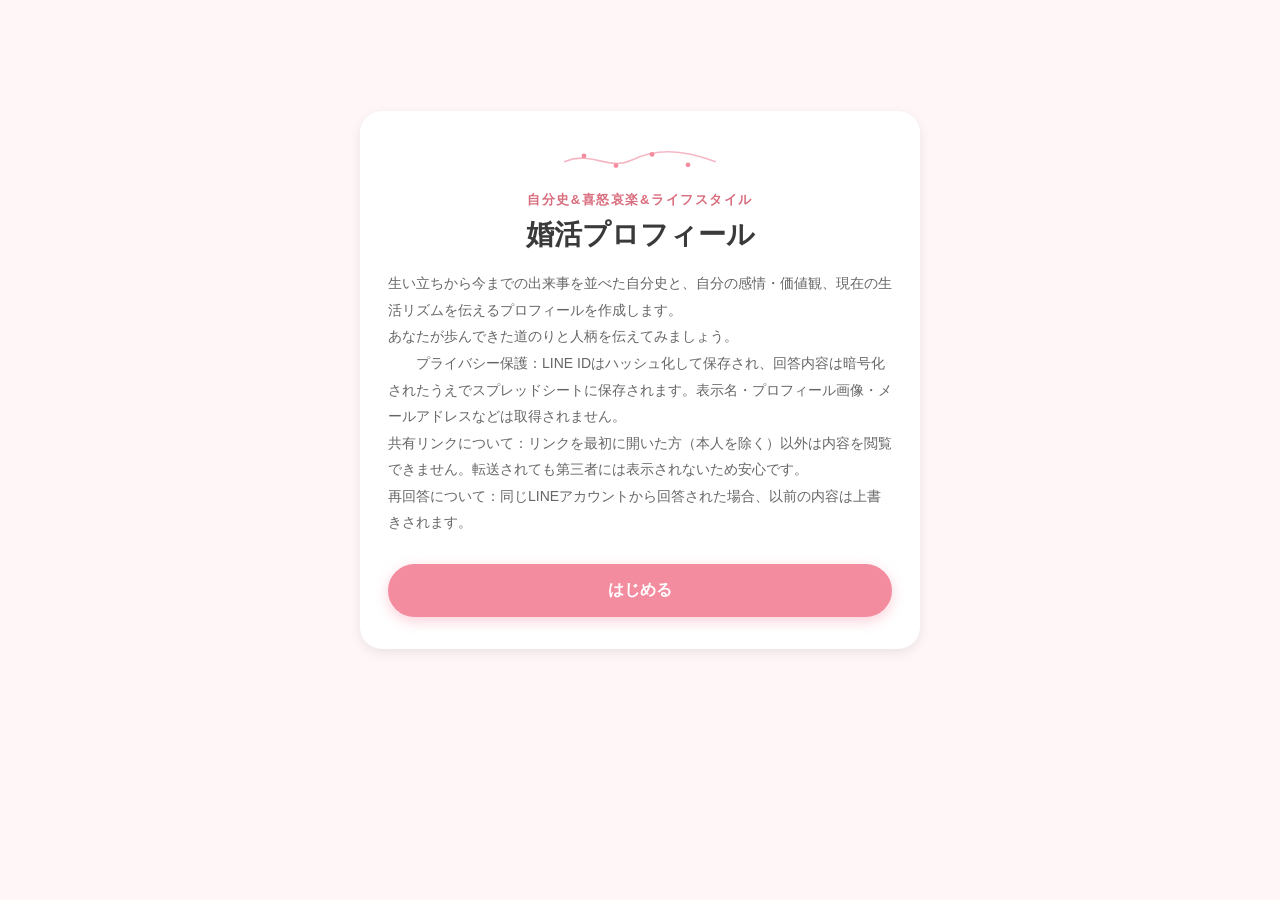
==== index.html @ 42305394 "Add files via upload" ====
<!DOCTYPE html>
<html lang="ja">
<head>
<meta charset="UTF-8"/>
<meta name="viewport" content="width=device-width, initial-scale=1.0, viewport-fit=cover"/>
<meta name="theme-color" content="#f48ca0"/>
<title>婚活プロフィール</title>
<link rel="stylesheet" href="style.css"/>
<script src="https://static.line-scdn.net/liff/edge/2/sdk.js"></script>
</head>
<body>

<!-- 公開ビュー（共有リンクで開いたとき） -->
<div id="publicView" class="public-view container"></div>

<!-- アプリ本体 -->
<div id="app" class="app-shell container">

  <!-- トップ画面 -->
  <section id="screen-top" class="screen screen-top">
    <div class="top-card">
      <div class="top-deco" aria-hidden="true">
        <svg viewBox="0 0 200 32" xmlns="http://www.w3.org/2000/svg">
          <path d="M6 18 C40 4,60 30,90 16 S150 2,194 18" fill="none" stroke="#f4b8c5" stroke-width="2" stroke-linecap="round"/>
          <circle cx="30" cy="11" r="3" fill="#f48ca0"/><circle cx="70" cy="23" r="3" fill="#f48ca0"/>
          <circle cx="115" cy="9" r="3" fill="#f48ca0"/><circle cx="160" cy="22" r="3" fill="#f48ca0"/>
        </svg>
      </div>
      <p class="top-eyebrow">自分史&喜怒哀楽&ライフスタイル</p>
      <h1 class="top-title"> 婚活プロフィール </h1>
      <p class="top-desc">
        生い立ちから今までの出来事を並べた自分史と、自分の感情・価値観、現在の生活リズムを伝えるプロフィールを作成します。<br>
        あなたが歩んできた道のりと人柄を伝えてみましょう。<br>
　　プライバシー保護：LINE IDはハッシュ化して保存され、回答内容は暗号化されたうえでスプレッドシートに保存されます。表示名・プロフィール画像・メールアドレスなどは取得されません。<br>
      共有リンクについて：リンクを最初に開いた方（本人を除く）以外は内容を閲覧できません。転送されても第三者には表示されないため安心です。<br>
      再回答について：同じLINEアカウントから回答された場合、以前の内容は上書きされます。</p>
      <button id="startBtn" class="btn-primary" type="button">はじめる</button>
      <button id="resumeBtn" class="btn-ghost hidden" type="button">続きから作成する</button>
    </div>
  </section>

  <!-- メイン画面 -->
  <section id="screen-main" class="screen screen-main hidden">

    <header class="app-bar">
      <span class="app-bar-title" id="appBarTitle">自分史</span>
      <span id="saveStatus" class="save-status">
        <svg viewBox="0 0 24 24" class="save-status-icon"><path d="M7 18a4 4 0 0 1-.6-7.96A5 5 0 0 1 16 9.5a3.5 3.5 0 0 1 .5 6.98" fill="none" stroke="currentColor" stroke-width="1.6" stroke-linecap="round" stroke-linejoin="round"/></svg>
        下書き保存中
      </span>
    </header>

    <!-- 入力タブ -->
    <div id="tab-input" class="tab-panel">

      <!-- サブ切替（3つ） -->
      <div class="sub-switcher">
        <button class="sub-switch-btn active" data-sub="story" type="button">自分史</button>
        <button class="sub-switch-btn" data-sub="torisetsu" type="button">喜怒哀楽</button>
        <button class="sub-switch-btn" data-sub="schedule" type="button">スケジュール</button>
      </div>

      <!-- 自分史サブパネル -->
      <div id="sub-story" class="sub-panel">
        <p class="drag-hint">カード左上の「≡」を長押しすると、ドラッグして並び順を入れ替えられます。</p>
        <div class="profile-card" id="profileCard">
          <p class="profile-card-label">プロフィール基本情報</p>
          <div class="profile-row">
            <div class="field field-name">
              <label for="profileName">お名前</label>
              <input id="profileName" type="text">
            </div>
            <div class="field field-age">
              <label for="profileAge">年齢</label>
              <input id="profileAge" type="number" inputmode="numeric" placeholder="28">
            </div>
          </div>
          <div class="field">
            <label for="profileBirthdate">生年月日</label>
            <input id="profileBirthdate" type="date">
            <p class="field-hint">※カードの開始/終了の年と年齢を自動計算するために使用します（公開ページには表示されません）</p>
          </div>
        </div>
        <div id="cardList" class="card-list"></div>
        <button id="addCardBtn" class="btn-add" type="button">＋ カードを追加</button>
      </div>

      <!-- 喜怒哀楽サブパネル -->
      <div id="sub-torisetsu" class="sub-panel hidden">
        <div class="torisetsu-intro-card">
          <p class="torisetsu-intro-title">喜怒哀楽</p>
          <p class="torisetsu-intro-desc">喜怒哀楽をテーマに、あなたの感情・価値観・扱い方を伝えましょう。すべて自由記述です。</p>
        </div>
        <!-- 喜 -->
        <div class="emotion-section emotion-joy">
          <div class="emotion-header">
            <span class="emotion-kanji">喜</span>
            <span class="emotion-label">うれしい・誇り</span>
          </div>
          <div class="field">
            <label for="tq1">最近、人からしてもらって嬉しかったことはなんですか？</label>
            <textarea id="tq1"></textarea>
          </div>
          <div class="field">
            <label for="tq2">いま自慢できること（仕事でも家事でも趣味でもなんでも）</label>
            <textarea id="tq2"></textarea>
          </div>
        </div>
        <!-- 怒 -->
        <div class="emotion-section emotion-anger">
          <div class="emotion-header">
            <span class="emotion-kanji">怒</span>
            <span class="emotion-label">いかり・ストレス</span>
          </div>
          <div class="field">
            <label for="tq3">イラつくことがあるとどうなるタイプですか？（黙り込む・すぐカッとなる・いったん持ち帰ってから冷静に話したい　など）</label>
            <textarea id="tq3"></textarea>
          </div>
          <div class="field">
            <label for="tq4">ストレス発散方法はなんですか？</label>
            <textarea id="tq4"></textarea>
          </div>
        </div>
        <!-- 哀 -->
        <div class="emotion-section emotion-sorrow">
          <div class="emotion-header">
            <span class="emotion-kanji">哀</span>
            <span class="emotion-label">かなしい・落ち込む</span>
          </div>
          <div class="field">
            <label for="tq5">最近落ち込んだ出来事</label>
            <textarea id="tq5"></textarea>
          </div>
          <div class="field">
            <label for="tq6">落ち込んだ時はどうしてほしいですか？（一人にしてほしい・話を聞いてほしい・いつも通りにしてほしい　など）希望を教えてください。</label>
            <textarea id="tq6"></textarea>
          </div>
        </div>
        <!-- 楽 -->
        <div class="emotion-section emotion-fun">
          <div class="emotion-header">
            <span class="emotion-kanji">楽</span>
            <span class="emotion-label">たのしい・しあわせ</span>
          </div>
          <div class="field">
            <label for="tq7">家族や友人と盛り上がる話題はどんなジャンルが多いですか？</label>
            <textarea id="tq7"></textarea>
          </div>
          <div class="field">
            <label for="tq8">「人生が充実している、幸せだ」と感じる瞬間はどんな場面ですか？</label>
            <textarea id="tq8"></textarea>
          </div>
        </div>
      </div>

      <!-- スケジュールサブパネル -->
      <div id="sub-schedule" class="sub-panel hidden">
        <div class="schedule-intro-card">
          <p class="schedule-intro-title">生活スタイル・スケジュール</p>
          <p class="schedule-intro-desc">仕事の日・休日の平均的な1日を教えてください</p>
        </div>
        <div id="schedulePatternTabs" class="sched-tabs"></div>
        <div id="scheduleActivePattern"></div>
        <div id="scheduleInactivePatterns"></div>
        <button id="addPatternBtn" class="btn-add sched-add-pattern-btn" type="button">＋ パターンを追加</button>
      </div>

    </div><!-- /tab-input -->

    <!-- プレビュータブ -->
    <div id="tab-preview" class="tab-panel hidden">
      <div class="preview-action-bar">
        <button id="backToInputBtn" class="btn-ghost btn-back-small" type="button">
          <svg viewBox="0 0 24 24"><path d="M15 6l-6 6 6 6" fill="none" stroke="currentColor" stroke-width="2" stroke-linecap="round" stroke-linejoin="round"/></svg>
          編集に戻る
        </button>
        <button id="openShareModalBtn" class="btn-primary btn-share-top" type="button">
          <svg viewBox="0 0 24 24"><circle cx="18" cy="5" r="2.4" fill="none" stroke="currentColor" stroke-width="1.6"/><circle cx="6" cy="12" r="2.4" fill="none" stroke="currentColor" stroke-width="1.6"/><circle cx="18" cy="19" r="2.4" fill="none" stroke="currentColor" stroke-width="1.6"/><path d="M8.2 10.8 15.8 6.2M8.2 13.2l7.6 4.6" stroke="currentColor" stroke-width="1.6"/></svg>
          共有する
        </button>
      </div>
      <div id="previewContent"></div>
    </div>

    <!-- 設定タブ -->
    <div id="tab-settings" class="tab-panel hidden">
      <div class="settings-panel">
        <p class="settings-row-label">自動保存について</p>
        <p class="settings-row-desc">入力・カード追加・カード削除・並び替えのたびに、この端末へ自動的に保存されます（この下書きはサーバーには送信されません）。</p>

        <p class="settings-row-label">共有リンクについて</p>
        <p class="settings-row-desc">「共有する」を押すと内容が暗号化されてサーバーに保存され、短い共有リンクが発行されます。リンクを最初に開いた方（本人を除く）以外には内容が表示されません。</p>
        <button id="revokeBtn" class="btn-outline-danger" type="button">共有リンクを無効化する</button>

        <p class="settings-row-label settings-row-label-spaced">下書きの削除</p>
        <p class="settings-row-desc">この端末に保存されている下書きを削除し、最初から作成し直します。</p>
        <button id="resetBtn" class="btn-danger" type="button">下書きを削除して最初から作成する</button>
      </div>
    </div>

    <nav class="bottom-nav">
      <button class="nav-btn active" data-tab="input" type="button">
        <svg viewBox="0 0 24 24"><path d="M4 20h4l10-10-4-4L4 16v4Z" fill="none" stroke="currentColor" stroke-width="1.6" stroke-linejoin="round"/></svg>
        <span>入力</span>
      </button>
      <button class="nav-btn" data-tab="preview" type="button">
        <svg viewBox="0 0 24 24"><path d="M2 12s3.5-6 10-6 10 6 10 6-3.5 6-10 6-10-6-10-6Z" fill="none" stroke="currentColor" stroke-width="1.6" stroke-linejoin="round"/><circle cx="12" cy="12" r="2.6" fill="none" stroke="currentColor" stroke-width="1.6"/></svg>
        <span>プレビュー</span>
      </button>
      <button class="nav-btn" data-tab="settings" type="button">
        <svg viewBox="0 0 24 24"><circle cx="12" cy="12" r="3" fill="none" stroke="currentColor" stroke-width="1.6"/><path d="M19.4 13a7.6 7.6 0 0 0 0-2l2-1.4-2-3.4-2.3.8a7.7 7.7 0 0 0-1.8-1l-.3-2.4h-4l-.3 2.4a7.7 7.7 0 0 0-1.8 1l-2.3-.8-2 3.4 2 1.4a7.6 7.6 0 0 0 0 2l-2 1.4 2 3.4 2.3-.8a7.7 7.7 0 0 0 1.8 1l.3 2.4h4l.3-2.4a7.7 7.7 0 0 0 1.8-1l2.3.8 2-3.4-2-1.4Z" fill="none" stroke="currentColor" stroke-width="1.3" stroke-linejoin="round"/></svg>
        <span>設定</span>
      </button>
    </nav>
  </section>

</div>

<!-- 共有モーダル -->
<div id="shareModal" class="modal hidden">
  <div class="modal-content">
    <h3>共有する</h3>
    <p class="modal-desc">お相手に送るメッセージに添える、送信者名（任意）を入力してください。</p>
    <input id="shareName" type="text" placeholder="お名前（任意）">
    <p class="modal-note">共有すると内容は暗号化されてサーバーに保存され、短い共有リンクが発行されます。リンクを最初に開いた方（本人を除く）以外は内容を閲覧できません。</p>
    <button id="shareConfirmBtn" class="btn-primary btn-block" type="button">共有先を選ぶ</button>
    <button id="shareCancelBtn" class="btn-ghost btn-block" type="button">キャンセル</button>
  </div>
</div>

<!-- 自分史カードテンプレート -->
<template id="cardTemplate">
  <div class="life-card">
    <div class="life-card-header">
      <button class="drag-handle" type="button" aria-label="並び替え">≡</button>
      <select class="card-category"></select>
      <button class="delete-card" type="button" aria-label="カードを削除">×</button>
    </div>
    <div class="card-body">
      <div class="field other-category-field hidden">
        <label>カテゴリ名</label>
        <input type="text" class="card-categoryName" placeholder="例：保育園、海外赴任など">
      </div>
      <div class="period-grid">
        <div class="field">
          <label>開始年</label>
          <div class="unit-input"><input type="number" inputmode="numeric" class="card-startYear" placeholder="2000"><span>年</span></div>
        </div>
        <div class="field">
          <label>開始年齢</label>
          <div class="unit-input"><input type="number" inputmode="numeric" class="card-startAge" placeholder="6"><span>歳</span></div>
        </div>
        <div class="field">
          <label>終了年</label>
          <div class="unit-input"><input type="number" inputmode="numeric" class="card-endYear" placeholder="2006"><span>年</span></div>
        </div>
        <div class="field">
          <label>終了年齢</label>
          <div class="unit-input"><input type="number" inputmode="numeric" class="card-endAge" placeholder="12"><span>歳</span></div>
        </div>
      </div>
      <div class="field">
        <label>学校名・会社名・施設名</label>
        <input type="text" class="card-orgName" placeholder="○○市立△△小学校">
      </div>
      <div class="field">
        <label>住んでいた場所</label>
        <input type="text" class="card-livedPlace" placeholder="神奈川県横浜市">
      </div>
      <div class="two-col">
        <div class="field">
          <label>当時の趣味</label>
          <textarea class="card-hobby" placeholder="サッカー、読書"></textarea>
        </div>
        <div class="field">
          <label>習い事・部活動</label>
          <textarea class="card-lessons" placeholder="サッカークラブ、そろばん"></textarea>
        </div>
      </div>
      <div class="two-col">
        <div class="field">
          <label>一番の思い出</label>
          <textarea class="card-bestMemory" placeholder="修学旅行が楽しかった！"></textarea>
        </div>
        <div class="field">
          <label>当時の自分を一言で表すと？</label>
          <input type="text" class="card-onePhrase" placeholder="好奇心旺盛">
        </div>
      </div>
    </div>
  </div>
</template>

<script src="app.js"></script>
</body>
</html>
---- style.css ----
/* ============================================================
   トークン
   ============================================================ */
:root{
  --pink-bg:      #fff6f7;
  --pink-primary: #f48ca0;
  --pink-deep:    #d96c7d;
  --pink-border:  #f0c5cc;
  --pink-soft:    #fff0f2;
  --ink:          #444444;
  --ink-soft:     #888888;
  --white:        #ffffff;
  --shadow-card:  0 4px 12px rgba(0,0,0,.08);
  --shadow-float: 0 8px 22px rgba(0,0,0,.14);
  --radius-lg: 22px;
  --radius-md: 16px;
  --radius-sm: 12px;
  --radius-pill: 50px;
  --joy-bg:#fff8f0; --joy-deep:#e07040; --joy-border:#fad0b0;
  --anger-bg:#fff4f4; --anger-deep:#c04040; --anger-border:#f0c0c0;
  --sorrow-bg:#f4f6ff; --sorrow-deep:#4060b8; --sorrow-border:#c0ccf0;
  --fun-bg:#f8fff0; --fun-deep:#5a9040; --fun-border:#c8e8a8;
}

*{ box-sizing:border-box; }
body{
  margin:0; padding:20px 14px 0;
  background:var(--pink-bg);
  font-family:-apple-system,BlinkMacSystemFont,"Hiragino Sans","Yu Gothic",sans-serif;
  color:var(--ink); -webkit-tap-highlight-color:transparent;
}
.container{ max-width:560px; margin:0 auto; }
.hidden{ display:none !important; }
:focus-visible{ outline:2px solid var(--pink-deep); outline-offset:2px; }
@media(prefers-reduced-motion:reduce){ *{ transition:none !important; animation:none !important; } }

label{ display:block; margin-bottom:6px; font-size:13px; font-weight:600; color:#555; }

input[type="text"],input[type="number"],input[type="date"],input[type="time"],textarea,select{
  width:100%; padding:12px 14px; border:1px solid var(--pink-border);
  border-radius:var(--radius-sm); background:var(--white);
  font-size:15px; font-family:inherit; color:var(--ink);
}
textarea{ min-height:72px; resize:vertical; line-height:1.6; }
.field{ margin-bottom:14px; }

/* ============================================================
   トップ画面
   ============================================================ */
.screen-top{ min-height:80vh; display:flex; align-items:center; }
.top-card{
  width:100%; background:var(--white); border-radius:var(--radius-lg);
  box-shadow:var(--shadow-card); padding:36px 28px 32px; text-align:center;
}
.top-deco svg{ width:160px; height:26px; }
.top-eyebrow{ margin:14px 0 6px; font-size:13px; font-weight:700; letter-spacing:.12em; color:var(--pink-deep); }
.top-title{ margin:0 0 16px; font-size:28px; font-weight:800; line-height:1.4; color:#3a3a3a; }
.top-desc{ margin:0 0 28px; font-size:14px; line-height:1.9; color:#666; text-align:left; }
.btn-primary{
  display:block; width:100%; padding:16px; border:none; border-radius:var(--radius-pill);
  background:var(--pink-primary); color:#fff; font-size:16px; font-weight:700; cursor:pointer;
  box-shadow:0 4px 14px rgba(244,140,160,.4);
}
.btn-primary:active{ opacity:.92; }
.btn-primary:disabled{ opacity:.6; cursor:default; }
.btn-ghost{
  display:block; width:100%; margin-top:12px; padding:14px;
  border:2px solid var(--pink-border); border-radius:var(--radius-pill);
  background:#fff; color:var(--pink-deep); font-size:15px; font-weight:700; cursor:pointer;
}
.btn-block{ width:100%; margin-bottom:16px; }

/* ============================================================
   アプリバー
   ============================================================ */
.app-bar{
  position:sticky; top:0; z-index:10; display:flex; align-items:center;
  justify-content:space-between; padding:10px 4px 14px; background:var(--pink-bg);
}
.app-bar-title{ font-size:17px; font-weight:800; color:#3a3a3a; }
.save-status{
  display:inline-flex; align-items:center; gap:5px; font-size:12px; font-weight:600;
  color:var(--pink-deep); background:var(--pink-soft); padding:6px 10px;
  border-radius:var(--radius-pill); transition:opacity .25s;
}
.save-status-icon{ width:14px; height:14px; }
.save-status.just-saved{ opacity:.55; }

/* ============================================================
   タブパネル
   ============================================================ */
.tab-panel{ padding-bottom:96px; }

/* ============================================================
   サブ切替（3ボタン）
   ============================================================ */
.sub-switcher{
  display:flex; gap:6px; margin-bottom:16px; background:var(--white);
  border-radius:var(--radius-pill); padding:4px; box-shadow:var(--shadow-card);
}
.sub-switch-btn{
  flex:1; padding:9px 2px; border:none; border-radius:var(--radius-pill);
  background:transparent; color:var(--ink-soft); font-size:12.5px; font-weight:700;
  cursor:pointer; transition:.2s; white-space:nowrap;
}
.sub-switch-btn.active{
  background:var(--pink-primary); color:#fff;
  box-shadow:0 2px 8px rgba(244,140,160,.35);
}
.sub-panel{ display:block; }

/* ============================================================
   プロフィールカード
   ============================================================ */
.profile-card{
  background:var(--white); border-radius:var(--radius-lg);
  box-shadow:var(--shadow-card); padding:18px 18px 6px; margin-bottom:16px;
}
.drag-hint{
  margin:0 0 14px; padding:10px 14px; background:var(--pink-soft);
  border-radius:var(--radius-md); font-size:12.5px; line-height:1.6; color:var(--pink-deep);
}
.profile-card-label{ margin:0 0 12px; font-size:13px; font-weight:700; color:var(--pink-deep); }
.profile-row{ display:grid; grid-template-columns:1fr 90px; gap:12px; }
.field-hint{ margin:6px 0 14px; font-size:11px; line-height:1.6; color:var(--ink-soft); }

/* ============================================================
   自分史カード（入力）
   ============================================================ */
.card-list{ display:flex; flex-direction:column; gap:14px; margin-bottom:18px; }
.life-card{ background:var(--white); border-radius:var(--radius-lg); box-shadow:var(--shadow-card); overflow:hidden; }
.life-card.dragging{ transform:scale(1.03); box-shadow:var(--shadow-float); opacity:.85; }
.life-card-header{
  display:flex; align-items:center; gap:10px; padding:10px 12px;
  border-bottom:1px solid var(--pink-soft);
}
.drag-handle{
  flex:0 0 auto; width:34px; height:34px; border:none; background:transparent;
  color:var(--ink-soft); font-size:20px; line-height:1; cursor:grab; touch-action:none;
}
.card-category{ flex:1; border:none; background:transparent; font-size:16px; font-weight:700; color:var(--pink-deep); padding:6px 8px; }
.delete-card{ flex:0 0 auto; width:32px; height:32px; border:none; background:transparent; color:#cc6b78; font-size:20px; line-height:1; cursor:pointer; }
.card-body{ padding:14px 16px 4px; }
.other-category-field.hidden{ display:none; }
.period-grid{ display:grid; grid-template-columns:repeat(2,1fr); gap:10px 12px; margin-bottom:4px; }
@media(min-width:420px){ .period-grid{ grid-template-columns:repeat(4,1fr); } }
.unit-input{ position:relative; display:flex; align-items:center; }
.unit-input input{ padding-right:30px; }
.unit-input span{ position:absolute; right:12px; font-size:13px; color:var(--ink-soft); pointer-events:none; }
.two-col{ display:grid; grid-template-columns:1fr; gap:0 14px; }
@media(min-width:480px){ .two-col{ grid-template-columns:1fr 1fr; } }
.btn-add{
  display:block; width:100%; padding:16px; border:none; border-radius:var(--radius-pill);
  background:var(--pink-primary); color:#fff; font-size:16px; font-weight:700; cursor:pointer;
  box-shadow:0 4px 12px rgba(244,140,160,.35);
}
.btn-add:active{ opacity:.92; }

/* ============================================================
   自分トリセツ入力
   ============================================================ */
.torisetsu-intro-card{
  background:var(--white); border-radius:var(--radius-lg); box-shadow:var(--shadow-card);
  padding:18px 18px 14px; margin-bottom:16px; text-align:center;
}
.torisetsu-intro-title{ margin:0 0 8px; font-size:18px; font-weight:800; color:var(--pink-deep); }
.torisetsu-intro-desc{ margin:0; font-size:13px; line-height:1.8; color:#666; }
.emotion-section{ border-radius:var(--radius-lg); padding:18px 18px 6px; margin-bottom:16px; box-shadow:var(--shadow-card); }
.emotion-joy   { background:var(--joy-bg);    border:1px solid var(--joy-border); }
.emotion-anger { background:var(--anger-bg);  border:1px solid var(--anger-border); }
.emotion-sorrow{ background:var(--sorrow-bg); border:1px solid var(--sorrow-border); }
.emotion-fun   { background:var(--fun-bg);    border:1px solid var(--fun-border); }
.emotion-joy    input,.emotion-joy    textarea{ border-color:var(--joy-border); }
.emotion-anger  input,.emotion-anger  textarea{ border-color:var(--anger-border); }
.emotion-sorrow input,.emotion-sorrow textarea{ border-color:var(--sorrow-border); }
.emotion-fun    input,.emotion-fun    textarea{ border-color:var(--fun-border); }
.emotion-header{ display:flex; align-items:center; gap:10px; margin-bottom:14px; }
.emotion-kanji{
  flex:0 0 auto; width:38px; height:38px; border-radius:50%;
  display:flex; align-items:center; justify-content:center;
  font-size:18px; font-weight:800; color:#fff;
}
.emotion-joy    .emotion-kanji{ background:var(--joy-deep); }
.emotion-anger  .emotion-kanji{ background:var(--anger-deep); }
.emotion-sorrow .emotion-kanji{ background:var(--sorrow-deep); }
.emotion-fun    .emotion-kanji{ background:var(--fun-deep); }
.emotion-label{ font-size:13px; font-weight:700; color:var(--ink-soft); }

/* ============================================================
   スケジュール入力
   ============================================================ */
.schedule-intro-card{
  background:var(--white); border-radius:var(--radius-lg); box-shadow:var(--shadow-card);
  padding:18px 18px 14px; margin-bottom:16px; text-align:center;
}
.schedule-intro-title{ margin:0 0 8px; font-size:18px; font-weight:800; color:var(--pink-deep); }
.schedule-intro-desc{ margin:0; font-size:13px; line-height:1.8; color:#666; }

/* パターンタブ行 */
.sched-tabs{
  display:flex; gap:6px; margin-bottom:14px; overflow-x:auto;
  padding-bottom:4px; -webkit-overflow-scrolling:touch;
}
.sched-tabs::-webkit-scrollbar{ display:none; }

.sched-tab-btn{
  flex:0 0 auto; padding:8px 14px; border:2px solid var(--pink-border);
  border-radius:var(--radius-pill); background:var(--white);
  color:var(--ink-soft); font-size:13px; font-weight:700; cursor:pointer; white-space:nowrap;
}
.sched-tab-btn.active{
  background:var(--pink-primary); border-color:var(--pink-primary); color:#fff;
  box-shadow:0 2px 8px rgba(244,140,160,.35);
}
.sched-tab-add{
  flex:0 0 auto; padding:8px 14px; border:2px dashed var(--pink-border);
  border-radius:var(--radius-pill); background:transparent;
  color:var(--pink-deep); font-size:13px; font-weight:700; cursor:pointer; white-space:nowrap;
}

/* アクティブパターンカード */
.sched-active-card{
  background:var(--white); border-radius:var(--radius-lg);
  box-shadow:var(--shadow-card); margin-bottom:14px; overflow:hidden;
}
.sched-active-header{
  display:flex; align-items:center; justify-content:space-between;
  padding:12px 14px; border-bottom:1px solid var(--pink-soft);
  background:var(--pink-soft);
}
.sched-active-name{ font-size:15px; font-weight:800; color:var(--pink-deep); }
.sched-active-sublabel{ font-size:12px; color:var(--ink-soft); margin-left:4px; }
.sched-pattern-menu-btn{
  border:none; background:transparent; color:var(--ink-soft);
  font-size:22px; line-height:1; cursor:pointer; padding:2px 6px;
}

/* スロット行 */
.sched-slot-list{ padding:6px 0; }
.sched-slot{
  display:flex; align-items:center; gap:8px; padding:8px 12px;
  border-bottom:1px solid #faf0f2;
}
.sched-slot:last-child{ border-bottom:none; }
.sched-slot.dragging{ background:#fff8f9; box-shadow:var(--shadow-float); opacity:.85; border-radius:var(--radius-sm); }

.sched-slot-drag{
  flex:0 0 auto; width:28px; height:28px; border:none; background:transparent;
  color:var(--ink-soft); font-size:18px; line-height:1; cursor:grab; touch-action:none;
}
.sched-slot-content{ flex:1; min-width:0; }
.sched-slot-times{ display:flex; align-items:center; gap:4px; margin-bottom:5px; }
.sched-slot-times input[type="time"]{
  width:0; min-width:88px; padding:5px 7px; font-size:13px;
  border-radius:8px; border:1px solid var(--pink-border);
}
.sched-slot-sep{ font-size:12px; color:var(--ink-soft); flex:0 0 auto; }
.sched-slot-activity{
  width:100%; padding:5px 8px; font-size:14px;
  border-radius:8px; border:1px solid var(--pink-border);
}
.sched-slot-delete{
  flex:0 0 auto; width:30px; height:30px; border:none; background:transparent;
  color:#cc6b78; font-size:18px; line-height:1; cursor:pointer;
}

/* 時間帯追加ボタン */
.sched-add-slot-btn{
  display:block; width:calc(100% - 24px); margin:10px 12px 14px;
  padding:11px; border:2px dashed var(--pink-border); border-radius:var(--radius-pill);
  background:transparent; color:var(--pink-deep); font-size:14px; font-weight:700; cursor:pointer;
}

/* 非アクティブパターン（折りたたみ）カード */
.sched-collapsed-card{
  display:flex; align-items:center; justify-content:space-between;
  background:var(--white); border-radius:var(--radius-md); box-shadow:var(--shadow-card);
  padding:14px 16px; margin-bottom:10px; cursor:pointer;
}
.sched-collapsed-name{ font-size:14px; font-weight:700; color:#3a3a3a; }
.sched-collapsed-sublabel{ font-size:12px; color:var(--ink-soft); margin-left:4px; }
.sched-chevron{ width:18px; height:18px; color:var(--ink-soft); flex:0 0 auto; }

.sched-add-pattern-btn{ margin-top:6px; }

/* ============================================================
   ボトムナビ
   ============================================================ */
.bottom-nav{
  position:fixed; left:50%; bottom:0; transform:translateX(-50%);
  width:min(560px,100%); display:flex; background:#ffffff;
  border-top:1px solid var(--pink-border); box-shadow:0 -4px 14px rgba(0,0,0,.06);
  padding:6px 6px calc(6px + env(safe-area-inset-bottom)); z-index:20;
}
.nav-btn{
  flex:1; display:flex; flex-direction:column; align-items:center; gap:3px;
  border:none; background:transparent; color:var(--ink-soft);
  font-size:11px; font-weight:600; padding:6px 0; cursor:pointer;
}
.nav-btn svg{ width:22px; height:22px; }
.nav-btn.active{ color:var(--pink-deep); }

/* ============================================================
   プレビュー画面 上部アクションバー（戻る／共有する）
   ============================================================ */
.preview-action-bar{
  display:flex; align-items:center; gap:10px; margin-bottom:16px;
}
.btn-back-small{
  flex:0 0 auto; width:auto; margin-top:0; display:inline-flex; align-items:center; gap:4px;
  padding:12px 16px; font-size:13px;
}
.btn-back-small svg{ width:16px; height:16px; }
.btn-share-top{
  flex:1; display:flex; align-items:center; justify-content:center; gap:8px;
  padding:12px 14px; font-size:14.5px;
}
.btn-share-top svg{ width:18px; height:18px; }

/* 本人が共有プレビューを開いたときの案内 */
.owner-preview-note{
  margin:0 0 14px; padding:12px 16px; background:var(--pink-soft);
  border-radius:var(--radius-md); font-size:12.5px; line-height:1.7; color:var(--pink-deep);
  text-align:center;
}

/* ============================================================
   共有モーダル
   ============================================================ */
.modal{
  display:none; position:fixed; inset:0; background:rgba(0,0,0,.45);
  justify-content:center; align-items:center; padding:20px; z-index:999;
}
.modal.show{ display:flex; }
.modal-content{
  width:100%; max-width:400px; background:#fff; border-radius:var(--radius-lg);
  padding:26px 24px; box-shadow:var(--shadow-float);
}
.modal-content h3{ margin:0 0 10px; text-align:center; font-size:18px; color:var(--pink-deep); }
.modal-desc{ margin:0 0 14px; font-size:13px; line-height:1.7; color:#666; text-align:center; }
.modal-content input[type="text"]{ margin-bottom:14px; }
.modal-note{
  margin:0 0 20px; padding:12px 14px; background:var(--pink-soft);
  border-radius:var(--radius-md); font-size:12px; line-height:1.7; color:var(--pink-deep);
}

/* ============================================================
   設定タブ
   ============================================================ */
.settings-panel{ background:var(--white); border-radius:var(--radius-lg); box-shadow:var(--shadow-card); padding:22px 20px; }
.settings-row-label{ margin:0 0 8px; font-size:15px; font-weight:700; color:#3a3a3a; }
.settings-row-label-spaced{ margin-top:26px; padding-top:22px; border-top:1px solid var(--pink-soft); }
.settings-row-desc{ margin:0 0 16px; font-size:13px; line-height:1.8; color:#666; }
.btn-danger{
  display:block; width:100%; padding:14px; border:1px solid #e5b2b2;
  border-radius:var(--radius-pill); background:#fff; color:#c0494f; font-size:14px; font-weight:700; cursor:pointer;
  margin-bottom:6px;
}
.btn-outline-danger{
  display:block; width:100%; padding:14px; border:2px solid var(--pink-border);
  border-radius:var(--radius-pill); background:#fff; color:var(--pink-deep);
  font-size:14px; font-weight:700; cursor:pointer; margin-bottom:6px;
}
.btn-outline-danger:disabled,.btn-danger:disabled{ opacity:.6; cursor:default; }

/* ============================================================
   タイムライン（プレビュー・公開ビュー共通）
   ============================================================ */
.public-view{ display:none; padding-bottom:40px; }
.timeline-header{
  background:#fff; border-radius:var(--radius-lg); box-shadow:var(--shadow-card);
  padding:26px 22px; text-align:center; margin-bottom:16px;
}
.timeline-header-deco svg{ width:140px; height:24px; }
.timeline-header-title{ margin:10px 0 0; font-size:22px; font-weight:800; color:var(--pink-deep); letter-spacing:.04em; }
.timeline-header-sub{ margin:2px 0 18px; font-size:11px; letter-spacing:.18em; color:var(--ink-soft); }
.timeline-profile{ display:flex; align-items:center; gap:14px; text-align:left; }
.avatar-circle{
  flex:0 0 auto; width:54px; height:54px; border-radius:50%;
  background:linear-gradient(135deg,#f8a8b8,#f48ca0); color:#fff;
  font-size:20px; font-weight:800; display:flex; align-items:center; justify-content:center;
}
.timeline-profile-name{ margin:0; font-size:16px; font-weight:800; color:#3a3a3a; }
.timeline-date{ margin:14px 0 0; font-size:11px; color:var(--ink-soft); text-align:right; }
.timeline-list{ position:relative; }
.timeline-item{ display:flex; gap:10px; margin-bottom:14px; }
.timeline-rail{ flex:0 0 18px; position:relative; display:flex; justify-content:center; }
.timeline-rail::before{
  content:""; position:absolute; top:6px; bottom:-20px; width:2px; background:var(--pink-border);
}
.timeline-item:last-child .timeline-rail::before{ display:none; }
.timeline-dot{
  position:relative; z-index:1; width:11px; height:11px; margin-top:6px;
  border-radius:50%; background:var(--pink-primary); box-shadow:0 0 0 3px #fff;
}
.timeline-card{ flex:1; background:#fff; border-radius:var(--radius-md); box-shadow:var(--shadow-card); padding:16px 16px 14px; }
.timeline-period{ margin:0 0 6px; font-size:12px; font-weight:700; color:var(--ink-soft); }
.timeline-category{ display:flex; align-items:center; gap:8px; margin:0 0 10px; font-size:15px; font-weight:800; color:#3a3a3a; }
.cat-icon{
  flex:0 0 auto; width:26px; height:26px; border-radius:50%; background:var(--pink-soft);
  color:var(--pink-deep); display:flex; align-items:center; justify-content:center;
}
.cat-icon svg{ width:15px; height:15px; }
.field-row{ display:flex; gap:10px; padding:5px 0; font-size:13px; line-height:1.7; }
.field-row-label{ flex:0 0 84px; color:var(--pink-deep); font-weight:700; }
.field-row-value{ flex:1; color:#555; word-break:break-word; }
.timeline-empty{
  background:#fff; border-radius:var(--radius-md); box-shadow:var(--shadow-card);
  padding:32px 20px; text-align:center; color:var(--ink-soft); font-size:14px;
}

/* ============================================================
   自分トリセツ 表示
   ============================================================ */
.torisetsu-view-header{
  background:#fff; border-radius:var(--radius-lg); box-shadow:var(--shadow-card);
  padding:24px 22px; text-align:center; margin:24px 0 16px;
}
.torisetsu-view-header-deco svg{ width:140px; height:24px; }
.torisetsu-view-title{ margin:10px 0 2px; font-size:22px; font-weight:800; color:var(--pink-deep); letter-spacing:.04em; }
.torisetsu-view-sub{ margin:0; font-size:11px; letter-spacing:.12em; color:var(--ink-soft); }
.torisetsu-emotion-block{ border-radius:var(--radius-lg); padding:16px 18px 6px; margin-bottom:14px; box-shadow:var(--shadow-card); }
.torisetsu-joy   { background:var(--joy-bg);    border:1px solid var(--joy-border); }
.torisetsu-anger { background:var(--anger-bg);  border:1px solid var(--anger-border); }
.torisetsu-sorrow{ background:var(--sorrow-bg); border:1px solid var(--sorrow-border); }
.torisetsu-fun   { background:var(--fun-bg);    border:1px solid var(--fun-border); }
.torisetsu-emotion-heading{ display:flex; align-items:center; gap:10px; margin-bottom:10px; font-size:15px; font-weight:800; color:#3a3a3a; }
.torisetsu-kanji-badge{
  flex:0 0 auto; width:28px; height:28px; border-radius:50%;
  display:flex; align-items:center; justify-content:center; font-size:14px; font-weight:800; color:#fff;
}
.badge-joy   { background:var(--joy-deep); }
.badge-anger { background:var(--anger-deep); }
.badge-sorrow{ background:var(--sorrow-deep); }
.badge-fun   { background:var(--fun-deep); }
.torisetsu-qa{ padding:8px 0; border-top:1px solid rgba(0,0,0,.06); }
.torisetsu-question{ margin:0 0 4px; font-size:12px; font-weight:700; color:var(--ink-soft); line-height:1.5; }
.torisetsu-answer{ margin:0 0 8px; font-size:14px; color:#444; line-height:1.8; white-space:pre-wrap; word-break:break-word; }

/* ============================================================
   スケジュール 表示（プレビュー・公開ビュー）
   ============================================================ */
.sched-view-header{
  background:#fff; border-radius:var(--radius-lg); box-shadow:var(--shadow-card);
  padding:24px 22px; text-align:center; margin:24px 0 16px;
}
.sched-view-header-deco svg{ width:140px; height:24px; }
.sched-view-title{ margin:10px 0 2px; font-size:22px; font-weight:800; color:var(--pink-deep); letter-spacing:.04em; }
.sched-view-sub{ margin:0; font-size:11px; letter-spacing:.12em; color:var(--ink-soft); }

.sched-view-wrapper{ overflow-x:auto; -webkit-overflow-scrolling:touch; }

.sched-grid-wrapper{
  display:grid; min-width:280px;
  border-radius:var(--radius-md); overflow:hidden;
  box-shadow:var(--shadow-card); background:#fff;
}

.sched-axis-col{ background:#fafafa; }

.sched-col-header-spacer{ height:48px; border-bottom:1px solid #f0f0f0; }

.sched-axis-body{ position:relative; }

.sched-hour-label{
  position:absolute; left:0; right:0; padding:0 6px;
  font-size:10px; font-weight:600; color:var(--ink-soft);
  transform:translateY(-50%); line-height:1; user-select:none;
}

.sched-pattern-col{ border-left:1px solid #f0f0f0; min-width:0; }

.sched-col-header{
  height:48px; display:flex; flex-direction:column; align-items:center;
  justify-content:center; padding:4px 8px; border-bottom:1px solid rgba(0,0,0,.06);
  text-align:center;
}
.sched-col-name{ font-size:13px; font-weight:800; line-height:1.2; }
.sched-col-sublabel{ font-size:10px; color:var(--ink-soft); }

.sched-col-body{ position:relative; }

.sched-block{
  position:absolute; left:3px; right:3px;
  border-radius:8px; padding:3px 6px;
  display:flex; flex-direction:column; justify-content:flex-start;
  overflow:hidden; border:1px solid rgba(0,0,0,.06);
}
.sched-block-time{ font-size:9px; font-weight:600; color:#666; line-height:1.3; white-space:nowrap; }
.sched-block-activity{ font-size:11px; font-weight:700; color:#333; line-height:1.3; word-break:break-all; }

/* 追加パターン行（下部） */
.sched-extra-row{
  background:#fff; border-radius:var(--radius-md); box-shadow:var(--shadow-card);
  padding:14px 16px; margin-top:14px;
}
.sched-extra-label{ display:block; font-size:12px; font-weight:700; color:var(--ink-soft); margin-bottom:8px; }
.sched-extra-tabs{ display:flex; flex-wrap:wrap; gap:8px; margin-bottom:8px; }
.sched-extra-tab{
  padding:7px 14px; border:2px solid var(--pink-border); border-radius:var(--radius-pill);
  background:var(--white); color:var(--pink-deep); font-size:13px; font-weight:700; cursor:pointer;
}
.sched-extra-tab:hover{ background:var(--pink-soft); }
.sched-extra-hint{ font-size:11px; color:var(--ink-soft); }

/* ---- 公開ビューのCTA ---- */
.cta-card{
  margin-top:20px; padding:22px 20px;
  background:linear-gradient(135deg,#fff9fa,#ffeef1);
  border:2px dashed #f4b8c5; border-radius:var(--radius-lg); text-align:center;
}
.cta-title{ margin:0 0 8px; font-size:16px; font-weight:800; color:var(--pink-deep); }
.cta-text{ margin:0 0 16px; font-size:13px; line-height:1.7; color:#666; }
.cta-btn{ box-shadow:0 4px 12px rgba(244,140,160,.35); }

@media(max-width:480px){
  .top-title{ font-size:25px; }
  .top-card{ padding:30px 22px 26px; }
  .preview-action-bar{ flex-wrap:wrap; }
  .btn-back-small{ order:2; flex:1; justify-content:center; }
  .btn-share-top{ order:1; flex:1 0 100%; }
}
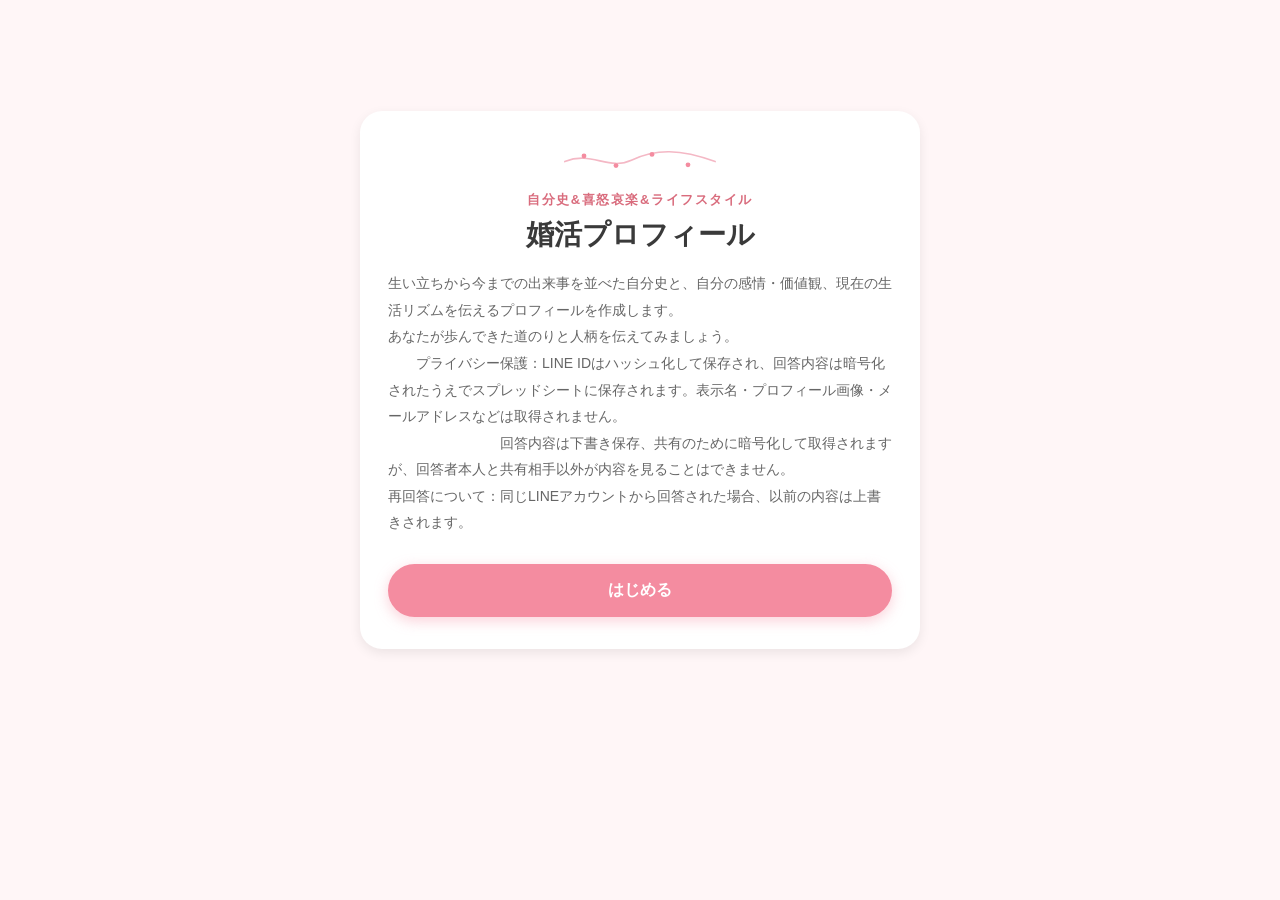
==== commit 141fbdd7: "Update index.html" ====
--- a/index.html
+++ b/index.html
@@ -32,7 +32,7 @@
         生い立ちから今までの出来事を並べた自分史と、自分の感情・価値観、現在の生活リズムを伝えるプロフィールを作成します。<br>
         あなたが歩んできた道のりと人柄を伝えてみましょう。<br>
 　　プライバシー保護：LINE IDはハッシュ化して保存され、回答内容は暗号化されたうえでスプレッドシートに保存されます。表示名・プロフィール画像・メールアドレスなどは取得されません。<br>
-      共有リンクについて：リンクを最初に開いた方（本人を除く）以外は内容を閲覧できません。転送されても第三者には表示されないため安心です。<br>
+      　　　　　　　　回答内容は下書き保存、共有のために暗号化して取得されますが、回答者本人と共有相手以外が内容を見ることはできません。<br>
       再回答について：同じLINEアカウントから回答された場合、以前の内容は上書きされます。</p>
       <button id="startBtn" class="btn-primary" type="button">はじめる</button>
       <button id="resumeBtn" class="btn-ghost hidden" type="button">続きから作成する</button>
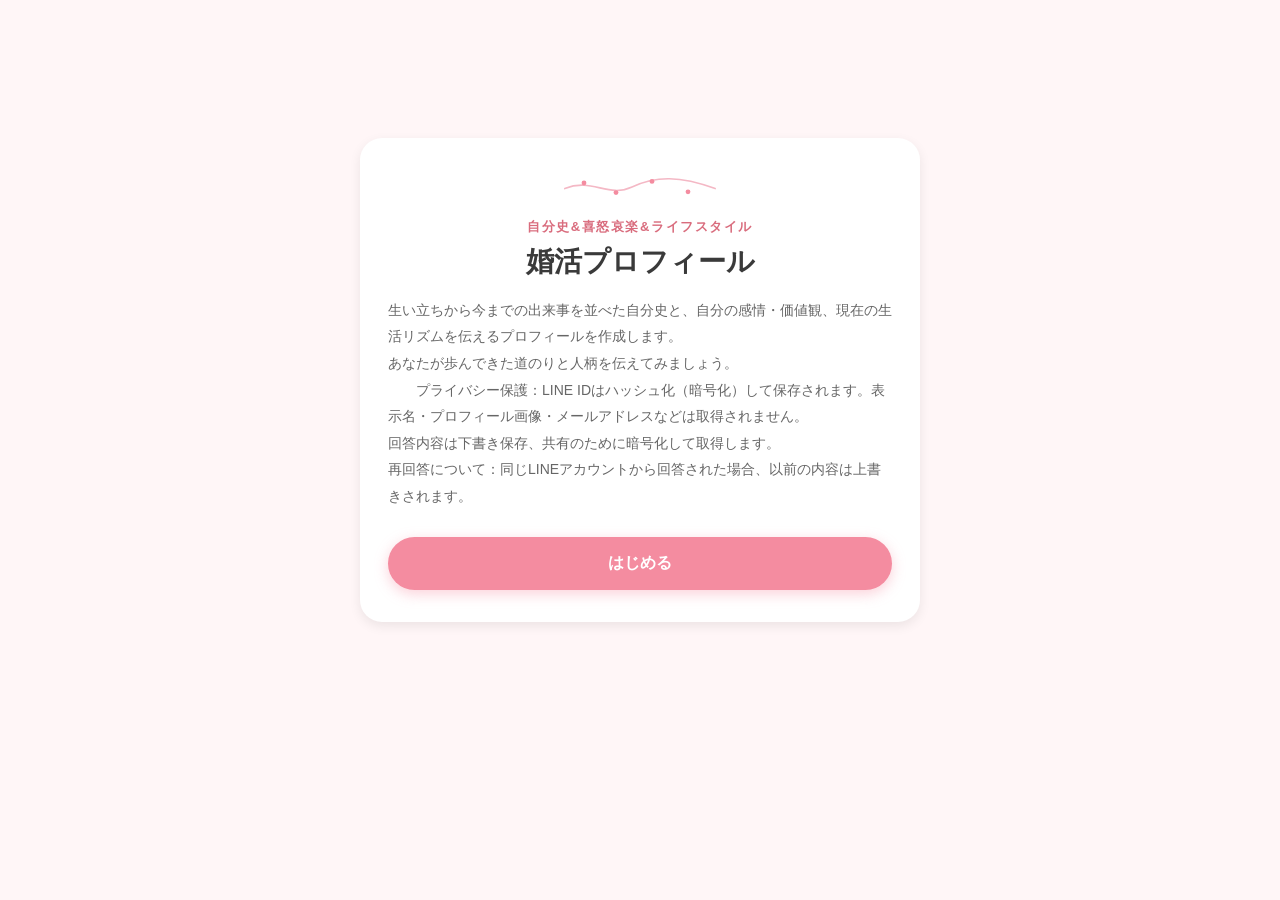
==== commit b181b946: "Add files via upload" ====
--- a/index.html
+++ b/index.html
@@ -31,8 +31,8 @@
       <p class="top-desc">
         生い立ちから今までの出来事を並べた自分史と、自分の感情・価値観、現在の生活リズムを伝えるプロフィールを作成します。<br>
         あなたが歩んできた道のりと人柄を伝えてみましょう。<br>
-　　プライバシー保護：LINE IDはハッシュ化して保存され、回答内容は暗号化されたうえでスプレッドシートに保存されます。表示名・プロフィール画像・メールアドレスなどは取得されません。<br>
-      　　　　　　　　回答内容は下書き保存、共有のために暗号化して取得されますが、回答者本人と共有相手以外が内容を見ることはできません。<br>
+　　プライバシー保護：LINE IDはハッシュ化（暗号化）して保存されます。表示名・プロフィール画像・メールアドレスなどは取得されません。<br>
+                    回答内容は下書き保存、共有のために暗号化して取得します。<br>
       再回答について：同じLINEアカウントから回答された場合、以前の内容は上書きされます。</p>
       <button id="startBtn" class="btn-primary" type="button">はじめる</button>
       <button id="resumeBtn" class="btn-ghost hidden" type="button">続きから作成する</button>
@@ -169,31 +169,33 @@
 
     <!-- プレビュータブ -->
     <div id="tab-preview" class="tab-panel hidden">
-      <div class="preview-action-bar">
-        <button id="backToInputBtn" class="btn-ghost btn-back-small" type="button">
-          <svg viewBox="0 0 24 24"><path d="M15 6l-6 6 6 6" fill="none" stroke="currentColor" stroke-width="2" stroke-linecap="round" stroke-linejoin="round"/></svg>
-          編集に戻る
+      <button id="backToInputBtn" class="btn-ghost btn-block" type="button">入力に戻って編集する</button>
+      <div id="previewContent"></div>
+    </div>
+
+    <!-- 共有タブ -->
+    <div id="tab-share" class="tab-panel hidden">
+      <div class="share-panel">
+        <p class="share-title">シェアする</p>
+        <p class="share-desc">あなたの人生を大切な人にも届けましょう</p>
+        <label class="share-url-label" for="shareUrlInput">URLをコピー</label>
+        <div class="share-url-row">
+          <input id="shareUrlInput" type="text" readonly>
+          <button id="copyUrlBtn" class="btn-copy" type="button">コピー</button>
+        </div>
+        <button id="lineShareBtn" class="btn-line" type="button">
+          <svg viewBox="0 0 24 24" class="line-icon"><path d="M12 3C6.48 3 2 6.69 2 11.2c0 3.94 3.36 7.25 7.91 7.92-.12.46-.6 2.08-.69 2.4 0 0-.01.12.07.17.08.05.18.01.18.01.24-.03 2.78-1.83 3.9-2.58.86.13 1.75.2 2.63.2 5.52 0 10-3.69 10-8.2C26 6.69 17.52 3 12 3Z" fill="currentColor"/></svg>
+          LINEで共有
         </button>
-        <button id="openShareModalBtn" class="btn-primary btn-share-top" type="button">
-          <svg viewBox="0 0 24 24"><circle cx="18" cy="5" r="2.4" fill="none" stroke="currentColor" stroke-width="1.6"/><circle cx="6" cy="12" r="2.4" fill="none" stroke="currentColor" stroke-width="1.6"/><circle cx="18" cy="19" r="2.4" fill="none" stroke="currentColor" stroke-width="1.6"/><path d="M8.2 10.8 15.8 6.2M8.2 13.2l7.6 4.6" stroke="currentColor" stroke-width="1.6"/></svg>
-          共有する
-        </button>
-      </div>
-      <div id="previewContent"></div>
+        <p class="share-note">※このURLを知っている人は誰でも閲覧できます</p>
+      </div>
     </div>
 
     <!-- 設定タブ -->
     <div id="tab-settings" class="tab-panel hidden">
       <div class="settings-panel">
         <p class="settings-row-label">自動保存について</p>
-        <p class="settings-row-desc">入力・カード追加・カード削除・並び替えのたびに、この端末へ自動的に保存されます（この下書きはサーバーには送信されません）。</p>
-
-        <p class="settings-row-label">共有リンクについて</p>
-        <p class="settings-row-desc">「共有する」を押すと内容が暗号化されてサーバーに保存され、短い共有リンクが発行されます。リンクを最初に開いた方（本人を除く）以外には内容が表示されません。</p>
-        <button id="revokeBtn" class="btn-outline-danger" type="button">共有リンクを無効化する</button>
-
-        <p class="settings-row-label settings-row-label-spaced">下書きの削除</p>
-        <p class="settings-row-desc">この端末に保存されている下書きを削除し、最初から作成し直します。</p>
+        <p class="settings-row-desc">入力・カード追加・カード削除・並び替えのたびに、この端末へ自動的に保存されます。</p>
         <button id="resetBtn" class="btn-danger" type="button">下書きを削除して最初から作成する</button>
       </div>
     </div>
@@ -207,6 +209,10 @@
         <svg viewBox="0 0 24 24"><path d="M2 12s3.5-6 10-6 10 6 10 6-3.5 6-10 6-10-6-10-6Z" fill="none" stroke="currentColor" stroke-width="1.6" stroke-linejoin="round"/><circle cx="12" cy="12" r="2.6" fill="none" stroke="currentColor" stroke-width="1.6"/></svg>
         <span>プレビュー</span>
       </button>
+      <button class="nav-btn" data-tab="share" type="button">
+        <svg viewBox="0 0 24 24"><circle cx="18" cy="5" r="2.4" fill="none" stroke="currentColor" stroke-width="1.6"/><circle cx="6" cy="12" r="2.4" fill="none" stroke="currentColor" stroke-width="1.6"/><circle cx="18" cy="19" r="2.4" fill="none" stroke="currentColor" stroke-width="1.6"/><path d="M8.2 10.8 15.8 6.2M8.2 13.2l7.6 4.6" stroke="currentColor" stroke-width="1.6"/></svg>
+        <span>共有</span>
+      </button>
       <button class="nav-btn" data-tab="settings" type="button">
         <svg viewBox="0 0 24 24"><circle cx="12" cy="12" r="3" fill="none" stroke="currentColor" stroke-width="1.6"/><path d="M19.4 13a7.6 7.6 0 0 0 0-2l2-1.4-2-3.4-2.3.8a7.7 7.7 0 0 0-1.8-1l-.3-2.4h-4l-.3 2.4a7.7 7.7 0 0 0-1.8 1l-2.3-.8-2 3.4 2 1.4a7.6 7.6 0 0 0 0 2l-2 1.4 2 3.4 2.3-.8a7.7 7.7 0 0 0 1.8 1l.3 2.4h4l.3-2.4a7.7 7.7 0 0 0 1.8-1l2.3.8 2-3.4-2-1.4Z" fill="none" stroke="currentColor" stroke-width="1.3" stroke-linejoin="round"/></svg>
         <span>設定</span>
@@ -214,18 +220,6 @@
     </nav>
   </section>
 
-</div>
-
-<!-- 共有モーダル -->
-<div id="shareModal" class="modal hidden">
-  <div class="modal-content">
-    <h3>共有する</h3>
-    <p class="modal-desc">お相手に送るメッセージに添える、送信者名（任意）を入力してください。</p>
-    <input id="shareName" type="text" placeholder="お名前（任意）">
-    <p class="modal-note">共有すると内容は暗号化されてサーバーに保存され、短い共有リンクが発行されます。リンクを最初に開いた方（本人を除く）以外は内容を閲覧できません。</p>
-    <button id="shareConfirmBtn" class="btn-primary btn-block" type="button">共有先を選ぶ</button>
-    <button id="shareCancelBtn" class="btn-ghost btn-block" type="button">キャンセル</button>
-  </div>
 </div>
 
 <!-- 自分史カードテンプレート -->
--- a/style.css
+++ b/style.css
@@ -62,7 +62,6 @@
   box-shadow:0 4px 14px rgba(244,140,160,.4);
 }
 .btn-primary:active{ opacity:.92; }
-.btn-primary:disabled{ opacity:.6; cursor:default; }
 .btn-ghost{
   display:block; width:100%; margin-top:12px; padding:14px;
   border:2px solid var(--pink-border); border-radius:var(--radius-pill);
@@ -301,67 +300,38 @@
 .nav-btn.active{ color:var(--pink-deep); }
 
 /* ============================================================
-   プレビュー画面 上部アクションバー（戻る／共有する）
-   ============================================================ */
-.preview-action-bar{
-  display:flex; align-items:center; gap:10px; margin-bottom:16px;
-}
-.btn-back-small{
-  flex:0 0 auto; width:auto; margin-top:0; display:inline-flex; align-items:center; gap:4px;
-  padding:12px 16px; font-size:13px;
-}
-.btn-back-small svg{ width:16px; height:16px; }
-.btn-share-top{
-  flex:1; display:flex; align-items:center; justify-content:center; gap:8px;
-  padding:12px 14px; font-size:14.5px;
-}
-.btn-share-top svg{ width:18px; height:18px; }
-
-/* 本人が共有プレビューを開いたときの案内 */
-.owner-preview-note{
-  margin:0 0 14px; padding:12px 16px; background:var(--pink-soft);
-  border-radius:var(--radius-md); font-size:12.5px; line-height:1.7; color:var(--pink-deep);
-  text-align:center;
-}
-
-/* ============================================================
-   共有モーダル
-   ============================================================ */
-.modal{
-  display:none; position:fixed; inset:0; background:rgba(0,0,0,.45);
-  justify-content:center; align-items:center; padding:20px; z-index:999;
-}
-.modal.show{ display:flex; }
-.modal-content{
-  width:100%; max-width:400px; background:#fff; border-radius:var(--radius-lg);
-  padding:26px 24px; box-shadow:var(--shadow-float);
-}
-.modal-content h3{ margin:0 0 10px; text-align:center; font-size:18px; color:var(--pink-deep); }
-.modal-desc{ margin:0 0 14px; font-size:13px; line-height:1.7; color:#666; text-align:center; }
-.modal-content input[type="text"]{ margin-bottom:14px; }
-.modal-note{
-  margin:0 0 20px; padding:12px 14px; background:var(--pink-soft);
-  border-radius:var(--radius-md); font-size:12px; line-height:1.7; color:var(--pink-deep);
-}
+   共有タブ
+   ============================================================ */
+.share-panel{ background:var(--white); border-radius:var(--radius-lg); box-shadow:var(--shadow-card); padding:22px 20px; }
+.share-title{ margin:0 0 4px; font-size:17px; font-weight:800; color:var(--pink-deep); }
+.share-desc{ margin:0 0 20px; font-size:13px; color:#666; }
+.share-url-label{ margin-bottom:6px; }
+.share-url-row{ display:flex; gap:8px; margin-bottom:18px; }
+.share-url-row input{ flex:1; font-size:13px; color:#666; }
+.btn-copy{
+  flex:0 0 auto; padding:0 16px; border:none; border-radius:var(--radius-sm);
+  background:var(--pink-soft); color:var(--pink-deep); font-weight:700; font-size:14px; cursor:pointer;
+}
+.btn-copy.copied{ background:var(--pink-primary); color:#fff; }
+.btn-line{
+  display:flex; align-items:center; justify-content:center; gap:8px; width:100%;
+  padding:15px; border:none; border-radius:var(--radius-pill); background:#06c655;
+  color:#fff; font-size:15px; font-weight:700; cursor:pointer;
+  box-shadow:0 4px 12px rgba(6,198,85,.35);
+}
+.line-icon{ width:20px; height:20px; }
+.share-note{ margin:14px 0 0; font-size:12px; color:var(--ink-soft); text-align:center; }
 
 /* ============================================================
    設定タブ
    ============================================================ */
 .settings-panel{ background:var(--white); border-radius:var(--radius-lg); box-shadow:var(--shadow-card); padding:22px 20px; }
 .settings-row-label{ margin:0 0 8px; font-size:15px; font-weight:700; color:#3a3a3a; }
-.settings-row-label-spaced{ margin-top:26px; padding-top:22px; border-top:1px solid var(--pink-soft); }
-.settings-row-desc{ margin:0 0 16px; font-size:13px; line-height:1.8; color:#666; }
+.settings-row-desc{ margin:0 0 22px; font-size:13px; line-height:1.8; color:#666; }
 .btn-danger{
   display:block; width:100%; padding:14px; border:1px solid #e5b2b2;
   border-radius:var(--radius-pill); background:#fff; color:#c0494f; font-size:14px; font-weight:700; cursor:pointer;
-  margin-bottom:6px;
-}
-.btn-outline-danger{
-  display:block; width:100%; padding:14px; border:2px solid var(--pink-border);
-  border-radius:var(--radius-pill); background:#fff; color:var(--pink-deep);
-  font-size:14px; font-weight:700; cursor:pointer; margin-bottom:6px;
-}
-.btn-outline-danger:disabled,.btn-danger:disabled{ opacity:.6; cursor:default; }
+}
 
 /* ============================================================
    タイムライン（プレビュー・公開ビュー共通）
@@ -516,7 +486,4 @@
 @media(max-width:480px){
   .top-title{ font-size:25px; }
   .top-card{ padding:30px 22px 26px; }
-  .preview-action-bar{ flex-wrap:wrap; }
-  .btn-back-small{ order:2; flex:1; justify-content:center; }
-  .btn-share-top{ order:1; flex:1 0 100%; }
-}
+}
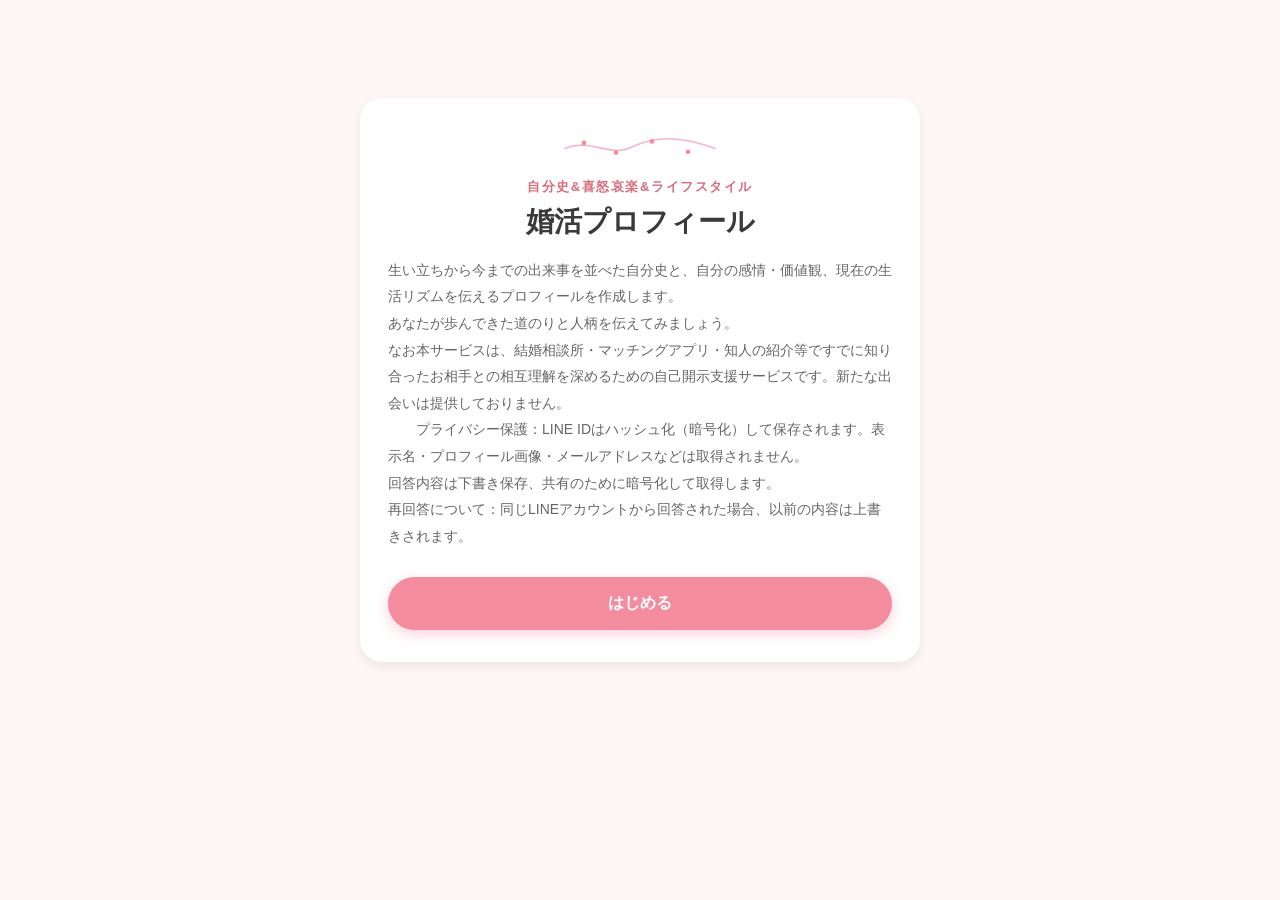
==== commit e8ac1b3e: "Add files via upload" ====
--- a/index.html
+++ b/index.html
@@ -31,6 +31,7 @@
       <p class="top-desc">
         生い立ちから今までの出来事を並べた自分史と、自分の感情・価値観、現在の生活リズムを伝えるプロフィールを作成します。<br>
         あなたが歩んできた道のりと人柄を伝えてみましょう。<br>
+        なお本サービスは、結婚相談所・マッチングアプリ・知人の紹介等ですでに知り合ったお相手との相互理解を深めるための自己開示支援サービスです。新たな出会いは提供しておりません。<br>
 　　プライバシー保護：LINE IDはハッシュ化（暗号化）して保存されます。表示名・プロフィール画像・メールアドレスなどは取得されません。<br>
                     回答内容は下書き保存、共有のために暗号化して取得します。<br>
       再回答について：同じLINEアカウントから回答された場合、以前の内容は上書きされます。</p>
@@ -62,7 +63,7 @@
 
       <!-- 自分史サブパネル -->
       <div id="sub-story" class="sub-panel">
-        <p class="drag-hint">カード左上の「≡」を長押しすると、ドラッグして並び順を入れ替えられます。</p>
+        <p class="drag-hint">カード左上の「▲▼」ボタンで、並び順を入れ替えられます。</p>
         <div class="profile-card" id="profileCard">
           <p class="profile-card-label">プロフィール基本情報</p>
           <div class="profile-row">
@@ -169,26 +170,9 @@
 
     <!-- プレビュータブ -->
     <div id="tab-preview" class="tab-panel hidden">
+      <button id="sendBtn" class="btn-primary btn-block" type="button">送信する</button>
       <button id="backToInputBtn" class="btn-ghost btn-block" type="button">入力に戻って編集する</button>
       <div id="previewContent"></div>
-    </div>
-
-    <!-- 共有タブ -->
-    <div id="tab-share" class="tab-panel hidden">
-      <div class="share-panel">
-        <p class="share-title">シェアする</p>
-        <p class="share-desc">あなたの人生を大切な人にも届けましょう</p>
-        <label class="share-url-label" for="shareUrlInput">URLをコピー</label>
-        <div class="share-url-row">
-          <input id="shareUrlInput" type="text" readonly>
-          <button id="copyUrlBtn" class="btn-copy" type="button">コピー</button>
-        </div>
-        <button id="lineShareBtn" class="btn-line" type="button">
-          <svg viewBox="0 0 24 24" class="line-icon"><path d="M12 3C6.48 3 2 6.69 2 11.2c0 3.94 3.36 7.25 7.91 7.92-.12.46-.6 2.08-.69 2.4 0 0-.01.12.07.17.08.05.18.01.18.01.24-.03 2.78-1.83 3.9-2.58.86.13 1.75.2 2.63.2 5.52 0 10-3.69 10-8.2C26 6.69 17.52 3 12 3Z" fill="currentColor"/></svg>
-          LINEで共有
-        </button>
-        <p class="share-note">※このURLを知っている人は誰でも閲覧できます</p>
-      </div>
     </div>
 
     <!-- 設定タブ -->
@@ -209,10 +193,6 @@
         <svg viewBox="0 0 24 24"><path d="M2 12s3.5-6 10-6 10 6 10 6-3.5 6-10 6-10-6-10-6Z" fill="none" stroke="currentColor" stroke-width="1.6" stroke-linejoin="round"/><circle cx="12" cy="12" r="2.6" fill="none" stroke="currentColor" stroke-width="1.6"/></svg>
         <span>プレビュー</span>
       </button>
-      <button class="nav-btn" data-tab="share" type="button">
-        <svg viewBox="0 0 24 24"><circle cx="18" cy="5" r="2.4" fill="none" stroke="currentColor" stroke-width="1.6"/><circle cx="6" cy="12" r="2.4" fill="none" stroke="currentColor" stroke-width="1.6"/><circle cx="18" cy="19" r="2.4" fill="none" stroke="currentColor" stroke-width="1.6"/><path d="M8.2 10.8 15.8 6.2M8.2 13.2l7.6 4.6" stroke="currentColor" stroke-width="1.6"/></svg>
-        <span>共有</span>
-      </button>
       <button class="nav-btn" data-tab="settings" type="button">
         <svg viewBox="0 0 24 24"><circle cx="12" cy="12" r="3" fill="none" stroke="currentColor" stroke-width="1.6"/><path d="M19.4 13a7.6 7.6 0 0 0 0-2l2-1.4-2-3.4-2.3.8a7.7 7.7 0 0 0-1.8-1l-.3-2.4h-4l-.3 2.4a7.7 7.7 0 0 0-1.8 1l-2.3-.8-2 3.4 2 1.4a7.6 7.6 0 0 0 0 2l-2 1.4 2 3.4 2.3-.8a7.7 7.7 0 0 0 1.8 1l.3 2.4h4l.3-2.4a7.7 7.7 0 0 0 1.8-1l2.3.8 2-3.4-2-1.4Z" fill="none" stroke="currentColor" stroke-width="1.3" stroke-linejoin="round"/></svg>
         <span>設定</span>
@@ -222,11 +202,23 @@
 
 </div>
 
+<!-- 共有モーダル -->
+<div id="shareModal" class="modal hidden">
+  <div class="modal-content">
+    <h3>共有</h3>
+    <input id="shareName" placeholder="お名前を入力してください（任意）">
+    <button id="shareBtn">共有する</button>
+  </div>
+</div>
+
 <!-- 自分史カードテンプレート -->
 <template id="cardTemplate">
   <div class="life-card">
     <div class="life-card-header">
-      <button class="drag-handle" type="button" aria-label="並び替え">≡</button>
+      <div class="move-buttons">
+        <button class="move-up" type="button" aria-label="上に移動">▲</button>
+        <button class="move-down" type="button" aria-label="下に移動">▼</button>
+      </div>
       <select class="card-category"></select>
       <button class="delete-card" type="button" aria-label="カードを削除">×</button>
     </div>
--- a/style.css
+++ b/style.css
@@ -128,15 +128,20 @@
    ============================================================ */
 .card-list{ display:flex; flex-direction:column; gap:14px; margin-bottom:18px; }
 .life-card{ background:var(--white); border-radius:var(--radius-lg); box-shadow:var(--shadow-card); overflow:hidden; }
-.life-card.dragging{ transform:scale(1.03); box-shadow:var(--shadow-float); opacity:.85; }
 .life-card-header{
   display:flex; align-items:center; gap:10px; padding:10px 12px;
   border-bottom:1px solid var(--pink-soft);
 }
-.drag-handle{
-  flex:0 0 auto; width:34px; height:34px; border:none; background:transparent;
-  color:var(--ink-soft); font-size:20px; line-height:1; cursor:grab; touch-action:none;
-}
+.move-buttons{
+  flex:0 0 auto; display:flex; flex-direction:column; gap:2px;
+}
+.move-up,.move-down{
+  width:30px; height:20px; border:none; border-radius:6px; background:var(--pink-soft);
+  color:var(--pink-deep); font-size:11px; line-height:1; cursor:pointer;
+  display:flex; align-items:center; justify-content:center;
+}
+.move-up:active,.move-down:active{ opacity:.8; }
+.move-up:disabled,.move-down:disabled{ opacity:.3; cursor:default; }
 .card-category{ flex:1; border:none; background:transparent; font-size:16px; font-weight:700; color:var(--pink-deep); padding:6px 8px; }
 .delete-card{ flex:0 0 auto; width:32px; height:32px; border:none; background:transparent; color:#cc6b78; font-size:20px; line-height:1; cursor:pointer; }
 .card-body{ padding:14px 16px 4px; }
@@ -241,12 +246,17 @@
   border-bottom:1px solid #faf0f2;
 }
 .sched-slot:last-child{ border-bottom:none; }
-.sched-slot.dragging{ background:#fff8f9; box-shadow:var(--shadow-float); opacity:.85; border-radius:var(--radius-sm); }
-
-.sched-slot-drag{
-  flex:0 0 auto; width:28px; height:28px; border:none; background:transparent;
-  color:var(--ink-soft); font-size:18px; line-height:1; cursor:grab; touch-action:none;
-}
+
+.sched-slot .move-buttons{
+  flex:0 0 auto; display:flex; flex-direction:column; gap:2px;
+}
+.sched-slot .move-up,.sched-slot .move-down{
+  width:26px; height:18px; border:none; border-radius:5px; background:var(--pink-soft);
+  color:var(--pink-deep); font-size:10px; line-height:1; cursor:pointer;
+  display:flex; align-items:center; justify-content:center;
+}
+.sched-slot .move-up:active,.sched-slot .move-down:active{ opacity:.8; }
+.sched-slot .move-up:disabled,.sched-slot .move-down:disabled{ opacity:.3; cursor:default; }
 .sched-slot-content{ flex:1; min-width:0; }
 .sched-slot-times{ display:flex; align-items:center; gap:4px; margin-bottom:5px; }
 .sched-slot-times input[type="time"]{
@@ -298,29 +308,6 @@
 }
 .nav-btn svg{ width:22px; height:22px; }
 .nav-btn.active{ color:var(--pink-deep); }
-
-/* ============================================================
-   共有タブ
-   ============================================================ */
-.share-panel{ background:var(--white); border-radius:var(--radius-lg); box-shadow:var(--shadow-card); padding:22px 20px; }
-.share-title{ margin:0 0 4px; font-size:17px; font-weight:800; color:var(--pink-deep); }
-.share-desc{ margin:0 0 20px; font-size:13px; color:#666; }
-.share-url-label{ margin-bottom:6px; }
-.share-url-row{ display:flex; gap:8px; margin-bottom:18px; }
-.share-url-row input{ flex:1; font-size:13px; color:#666; }
-.btn-copy{
-  flex:0 0 auto; padding:0 16px; border:none; border-radius:var(--radius-sm);
-  background:var(--pink-soft); color:var(--pink-deep); font-weight:700; font-size:14px; cursor:pointer;
-}
-.btn-copy.copied{ background:var(--pink-primary); color:#fff; }
-.btn-line{
-  display:flex; align-items:center; justify-content:center; gap:8px; width:100%;
-  padding:15px; border:none; border-radius:var(--radius-pill); background:#06c655;
-  color:#fff; font-size:15px; font-weight:700; cursor:pointer;
-  box-shadow:0 4px 12px rgba(6,198,85,.35);
-}
-.line-icon{ width:20px; height:20px; }
-.share-note{ margin:14px 0 0; font-size:12px; color:var(--ink-soft); text-align:center; }
 
 /* ============================================================
    設定タブ
@@ -337,6 +324,111 @@
    タイムライン（プレビュー・公開ビュー共通）
    ============================================================ */
 .public-view{ display:none; padding-bottom:40px; }
+
+/********************************
+ * 共有モーダル
+ ********************************/
+
+.modal{
+  display:none;
+  position:fixed;
+  inset:0;
+  background:rgba(0,0,0,.45);
+  justify-content:center;
+  align-items:center;
+  padding:20px;
+  z-index:999;
+}
+
+.modal.show{
+  display:flex;
+}
+
+.modal-content{
+  width:100%;
+  max-width:400px;
+  background:var(--white);
+  border-radius:var(--radius-lg);
+  padding:24px;
+  box-shadow:var(--shadow-float);
+}
+
+.modal-content h3{
+  margin-top:0;
+  text-align:center;
+  color:var(--pink-deep);
+}
+
+#shareName{
+  width:100%;
+  margin-top:12px;
+}
+
+#shareBtn{
+  width:100%;
+  margin-top:16px;
+  padding:14px;
+  border:none;
+  border-radius:var(--radius-sm);
+  background:var(--pink-primary);
+  color:#fff;
+  font-size:16px;
+  font-weight:700;
+  cursor:pointer;
+}
+
+#shareBtn:disabled{
+  opacity:.6;
+  cursor:default;
+}
+
+/********************************
+ * 公開ビュー：状態表示（読み込み中・エラー時）
+ ********************************/
+
+.state-card{
+  background:var(--white);
+  border-radius:var(--radius-lg);
+  box-shadow:var(--shadow-card);
+  padding:36px 24px;
+  text-align:center;
+  margin:20px 16px;
+}
+
+.state-title{
+  margin:0 0 8px;
+  font-size:17px;
+  font-weight:700;
+  color:var(--pink-deep);
+}
+
+.state-text{
+  margin:0;
+  font-size:14px;
+  line-height:1.8;
+  color:var(--ink-soft);
+}
+
+.state-spinner{
+  width:30px;
+  height:30px;
+  margin:0 auto 14px;
+}
+
+.state-spinner img{
+  width:30px;
+  height:30px;
+  display:none;
+}
+
+.state-spinner .spinner-light{
+  display:block;
+}
+
+@media (prefers-color-scheme: dark){
+  .state-spinner .spinner-light{ display:none; }
+  .state-spinner .spinner-dark{ display:block; }
+}
 .timeline-header{
   background:#fff; border-radius:var(--radius-lg); box-shadow:var(--shadow-card);
   padding:26px 22px; text-align:center; margin-bottom:16px;
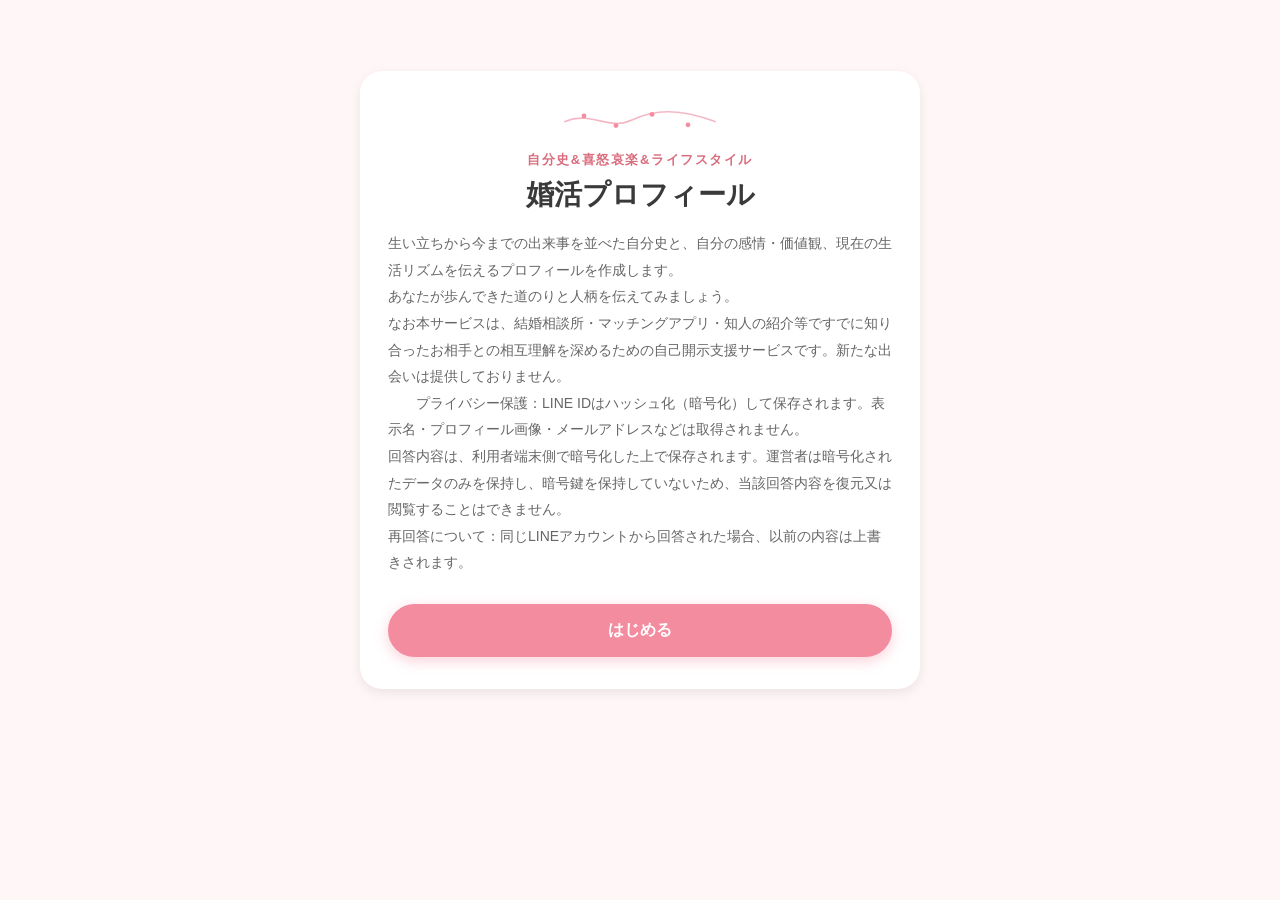
==== commit edb7f863: "Update index.html" ====
--- a/index.html
+++ b/index.html
@@ -33,7 +33,7 @@
         あなたが歩んできた道のりと人柄を伝えてみましょう。<br>
         なお本サービスは、結婚相談所・マッチングアプリ・知人の紹介等ですでに知り合ったお相手との相互理解を深めるための自己開示支援サービスです。新たな出会いは提供しておりません。<br>
 　　プライバシー保護：LINE IDはハッシュ化（暗号化）して保存されます。表示名・プロフィール画像・メールアドレスなどは取得されません。<br>
-                    回答内容は下書き保存、共有のために暗号化して取得します。<br>
+                    回答内容は、利用者端末側で暗号化した上で保存されます。運営者は暗号化されたデータのみを保持し、暗号鍵を保持していないため、当該回答内容を復元又は閲覧することはできません。<br>
       再回答について：同じLINEアカウントから回答された場合、以前の内容は上書きされます。</p>
       <button id="startBtn" class="btn-primary" type="button">はじめる</button>
       <button id="resumeBtn" class="btn-ghost hidden" type="button">続きから作成する</button>
